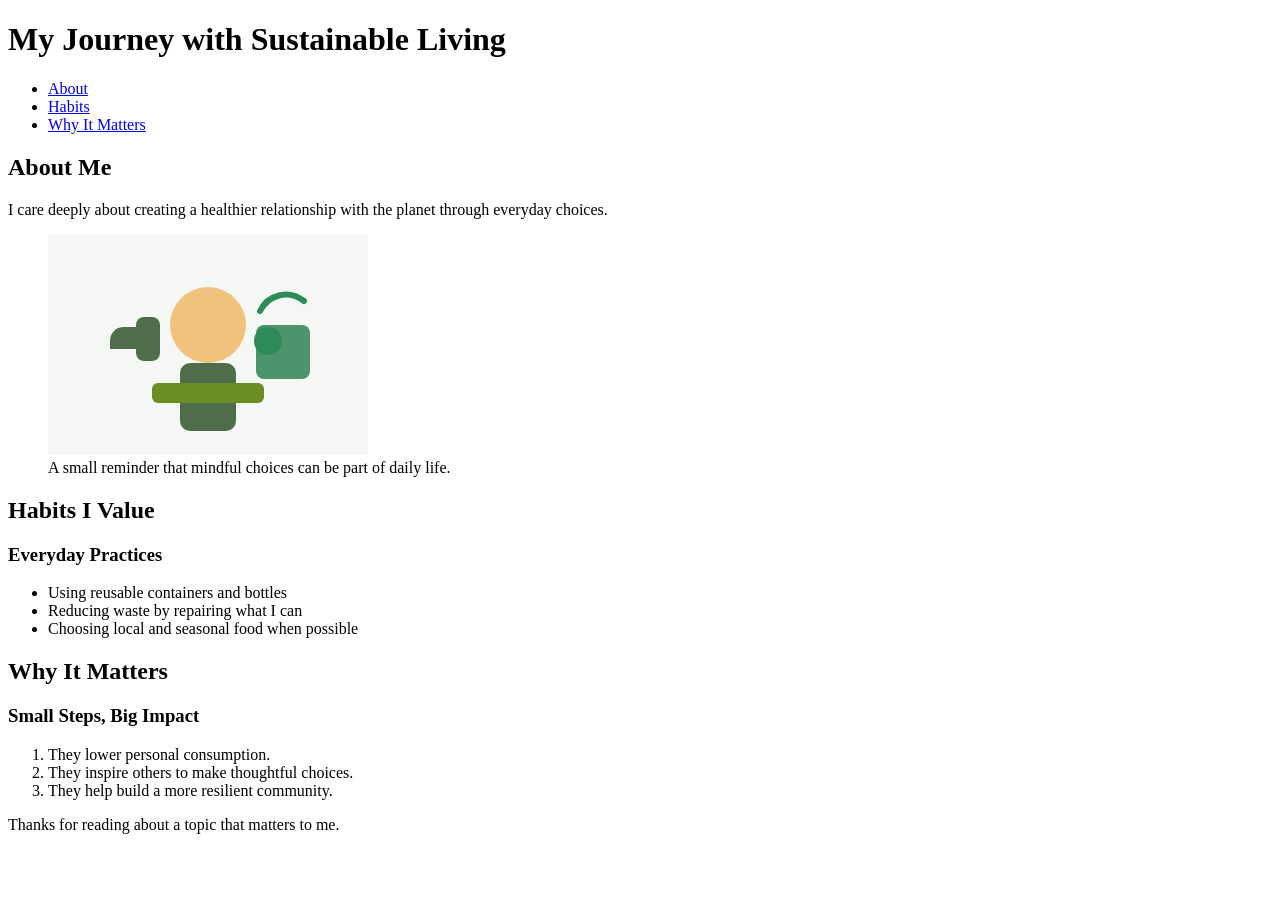
==== index.html @ 10138314 "practice webpage my practice webpage for class. that is all." ====
<!DOCTYPE html>
<html lang="en">
  <head>
    <meta charset="utf-8">
    <meta name="viewport" content="width=device-width, initial-scale=1">
    <title>About My Favorite Topic</title>
  </head>
  <body>
    <header>
      <h1>My Journey with Sustainable Living</h1>
      <nav>
        <ul>
          <li><a href="#about">About</a></li>
          <li><a href="#habits">Habits</a></li>
          <li><a href="#why-it-matters">Why It Matters</a></li>
        </ul>
      </nav>
    </header>

    <main>
      <section id="about">
        <h2>About Me</h2>
        <article>
          <p>I care deeply about creating a healthier relationship with the planet through everyday choices.</p>
          <figure>
            <img src="images/profile.svg" alt="A simple illustration of a person carrying a reusable bag and a plant">
            <figcaption>A small reminder that mindful choices can be part of daily life.</figcaption>
          </figure>
        </article>
      </section>

      <section id="habits">
        <h2>Habits I Value</h2>
        <article>
          <h3>Everyday Practices</h3>
          <ul>
            <li>Using reusable containers and bottles</li>
            <li>Reducing waste by repairing what I can</li>
            <li>Choosing local and seasonal food when possible</li>
          </ul>
        </article>
      </section>

      <section id="why-it-matters">
        <h2>Why It Matters</h2>
        <article>
          <h3>Small Steps, Big Impact</h3>
          <ol>
            <li>They lower personal consumption.</li>
            <li>They inspire others to make thoughtful choices.</li>
            <li>They help build a more resilient community.</li>
          </ol>
        </article>
      </section>
    </main>

    <footer>
      <p>Thanks for reading about a topic that matters to me.</p>
    </footer>
  </body>
</html>
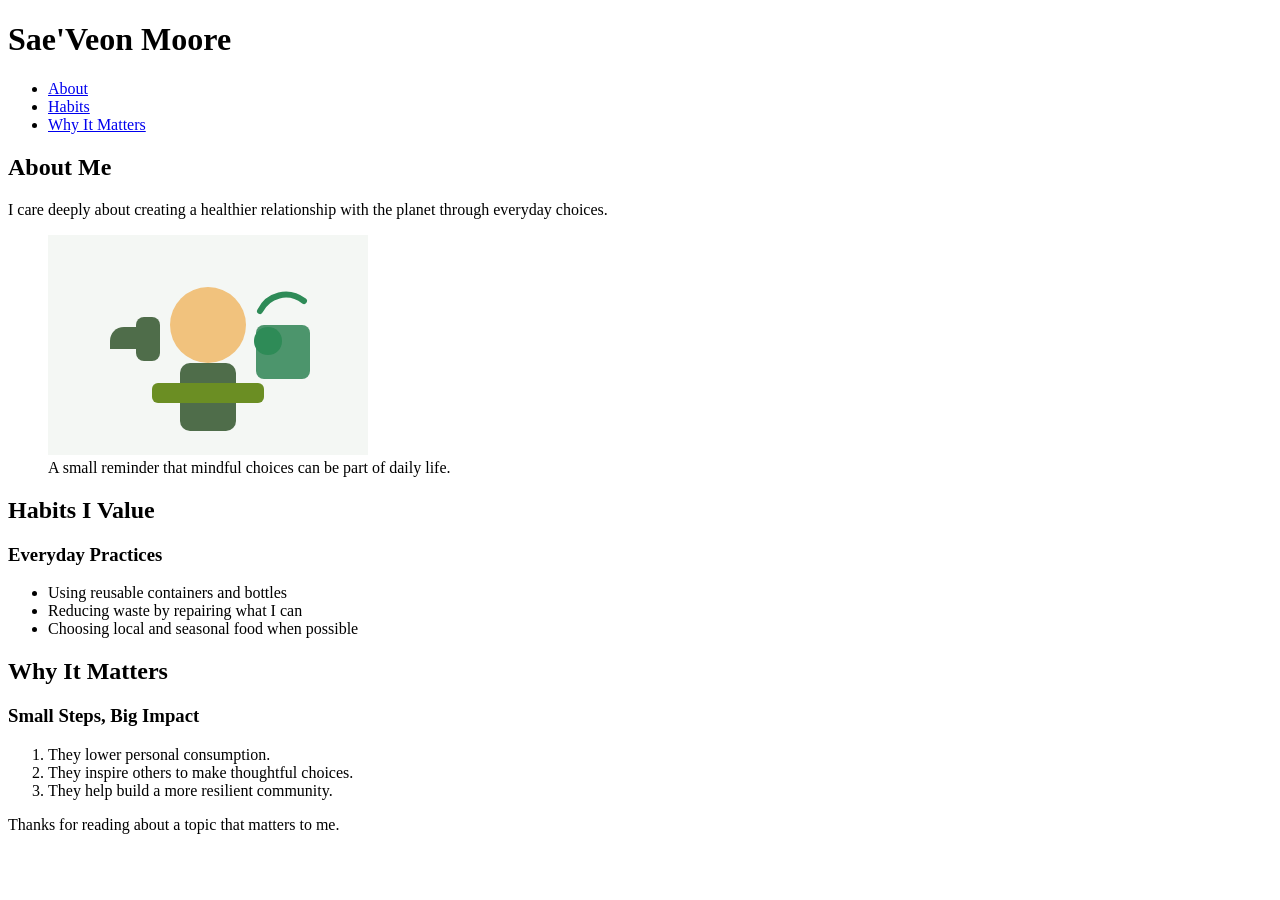
==== commit f2609dd3: "Updated." ====
--- a/index.html
+++ b/index.html
@@ -3,11 +3,11 @@
   <head>
     <meta charset="utf-8">
     <meta name="viewport" content="width=device-width, initial-scale=1">
-    <title>About My Favorite Topic</title>
+    <title>Sae'Veon Moore</title>
   </head>
   <body>
     <header>
-      <h1>My Journey with Sustainable Living</h1>
+      <h1>Sae'Veon Moore</h1>
       <nav>
         <ul>
           <li><a href="#about">About</a></li>
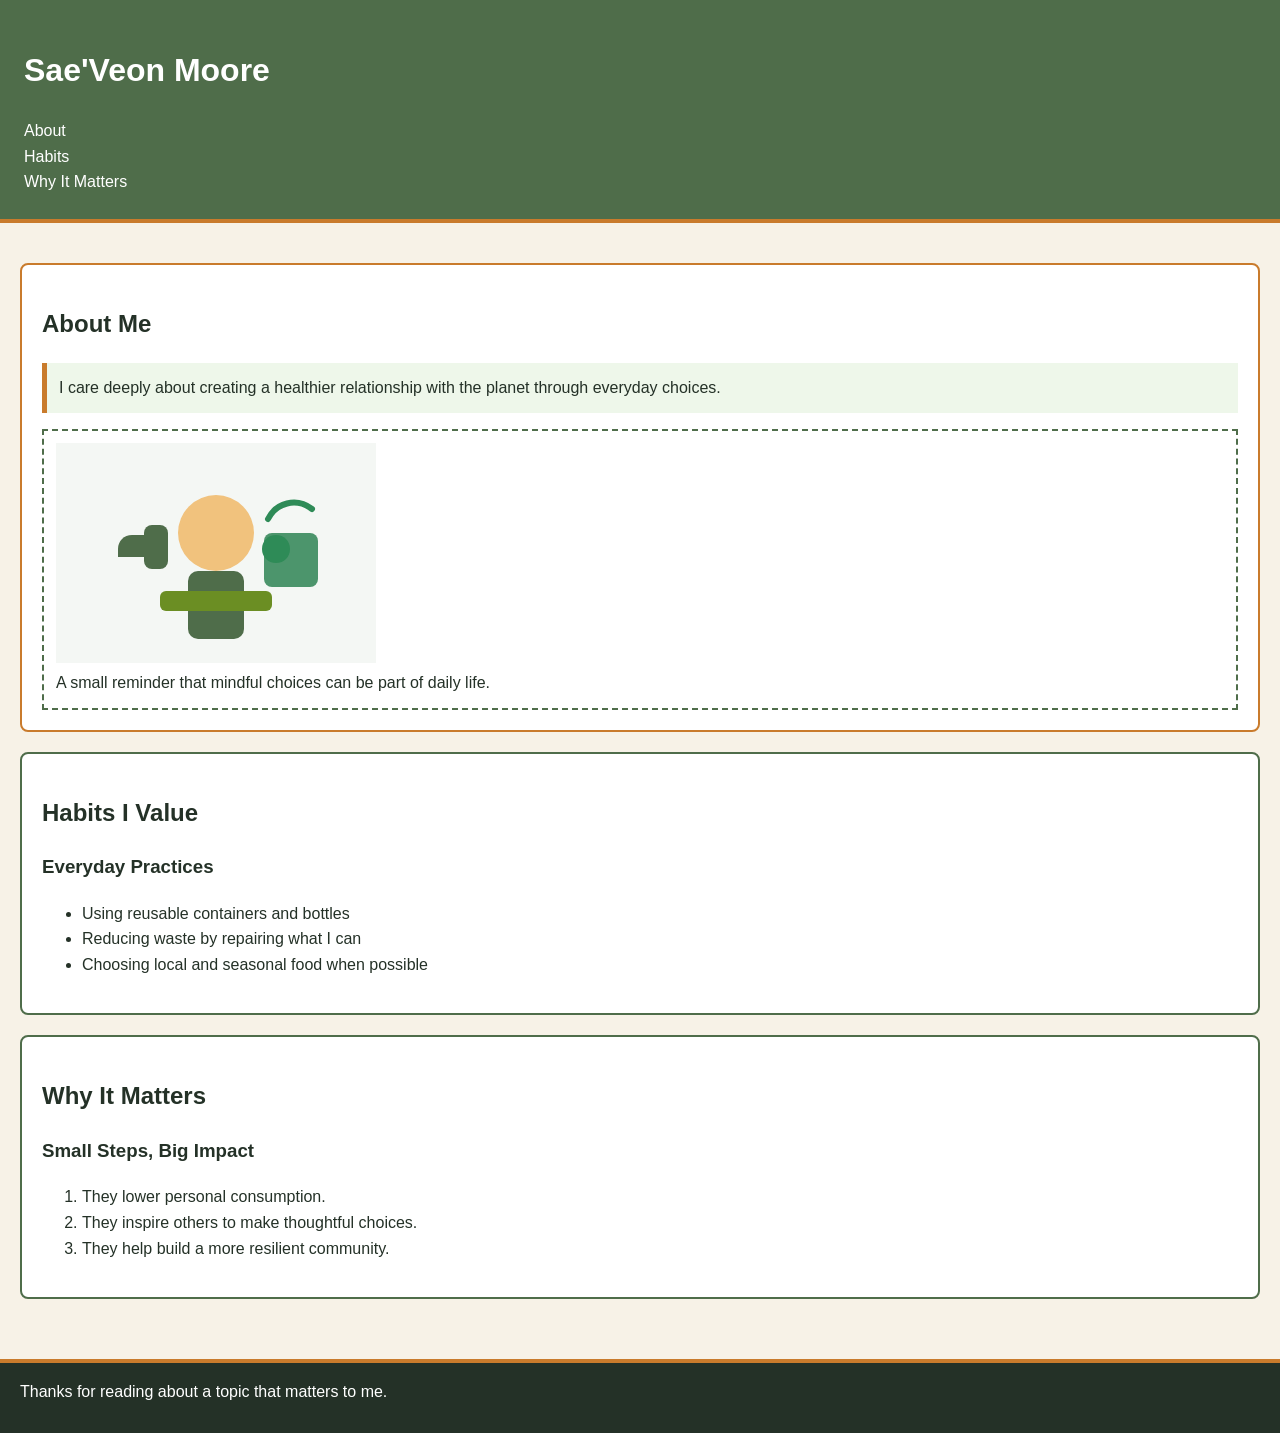
==== commit a8c4e896: "Stylized. stylization." ====
--- a/index.html
+++ b/index.html
@@ -4,6 +4,7 @@
     <meta charset="utf-8">
     <meta name="viewport" content="width=device-width, initial-scale=1">
     <title>Sae'Veon Moore</title>
+    <link rel="stylesheet" href="styles.css">
   </head>
   <body>
     <header>
@@ -21,7 +22,7 @@
       <section id="about">
         <h2>About Me</h2>
         <article>
-          <p>I care deeply about creating a healthier relationship with the planet through everyday choices.</p>
+          <p class="highlight">I care deeply about creating a healthier relationship with the planet through everyday choices.</p>
           <figure>
             <img src="images/profile.svg" alt="A simple illustration of a person carrying a reusable bag and a plant">
             <figcaption>A small reminder that mindful choices can be part of daily life.</figcaption>
--- a/styles.css
+++ b/styles.css
@@ -0,0 +1,72 @@
+:root {
+  --sage: #4f6d4a;
+  --cream: #f7f2e7;
+  --accent: #c97b2c;
+  --ink: #243127;
+}
+
+body {
+  font-family: Arial, sans-serif;
+  background-color: var(--cream);
+  color: var(--ink);
+  margin: 0;
+  line-height: 1.6;
+}
+
+header {
+  background-color: var(--sage);
+  color: #ffffff;
+  padding: 24px;
+  border-bottom: 4px solid var(--accent);
+}
+
+nav ul {
+  list-style: none;
+  padding: 0;
+  margin: 0;
+}
+
+nav a {
+  color: #ffffff;
+  text-decoration: none;
+}
+
+main {
+  padding: 20px;
+}
+
+section {
+  background-color: #ffffff;
+  margin: 20px 0;
+  padding: 20px;
+  border: 2px solid var(--sage);
+  border-radius: 8px;
+}
+
+#about {
+  border-color: var(--accent);
+}
+
+p {
+  margin: 0 0 12px;
+}
+
+.highlight {
+  background-color: #eef7ea;
+  padding: 12px;
+  border-left: 5px solid var(--accent);
+}
+
+figure {
+  margin: 16px 0 0;
+  padding: 12px;
+  border: 2px dashed var(--sage);
+}
+
+footer {
+  background-color: var(--ink);
+  color: #ffffff;
+  padding: 16px 20px;
+  margin-top: 20px;
+  border-top: 4px solid var(--accent);
+}
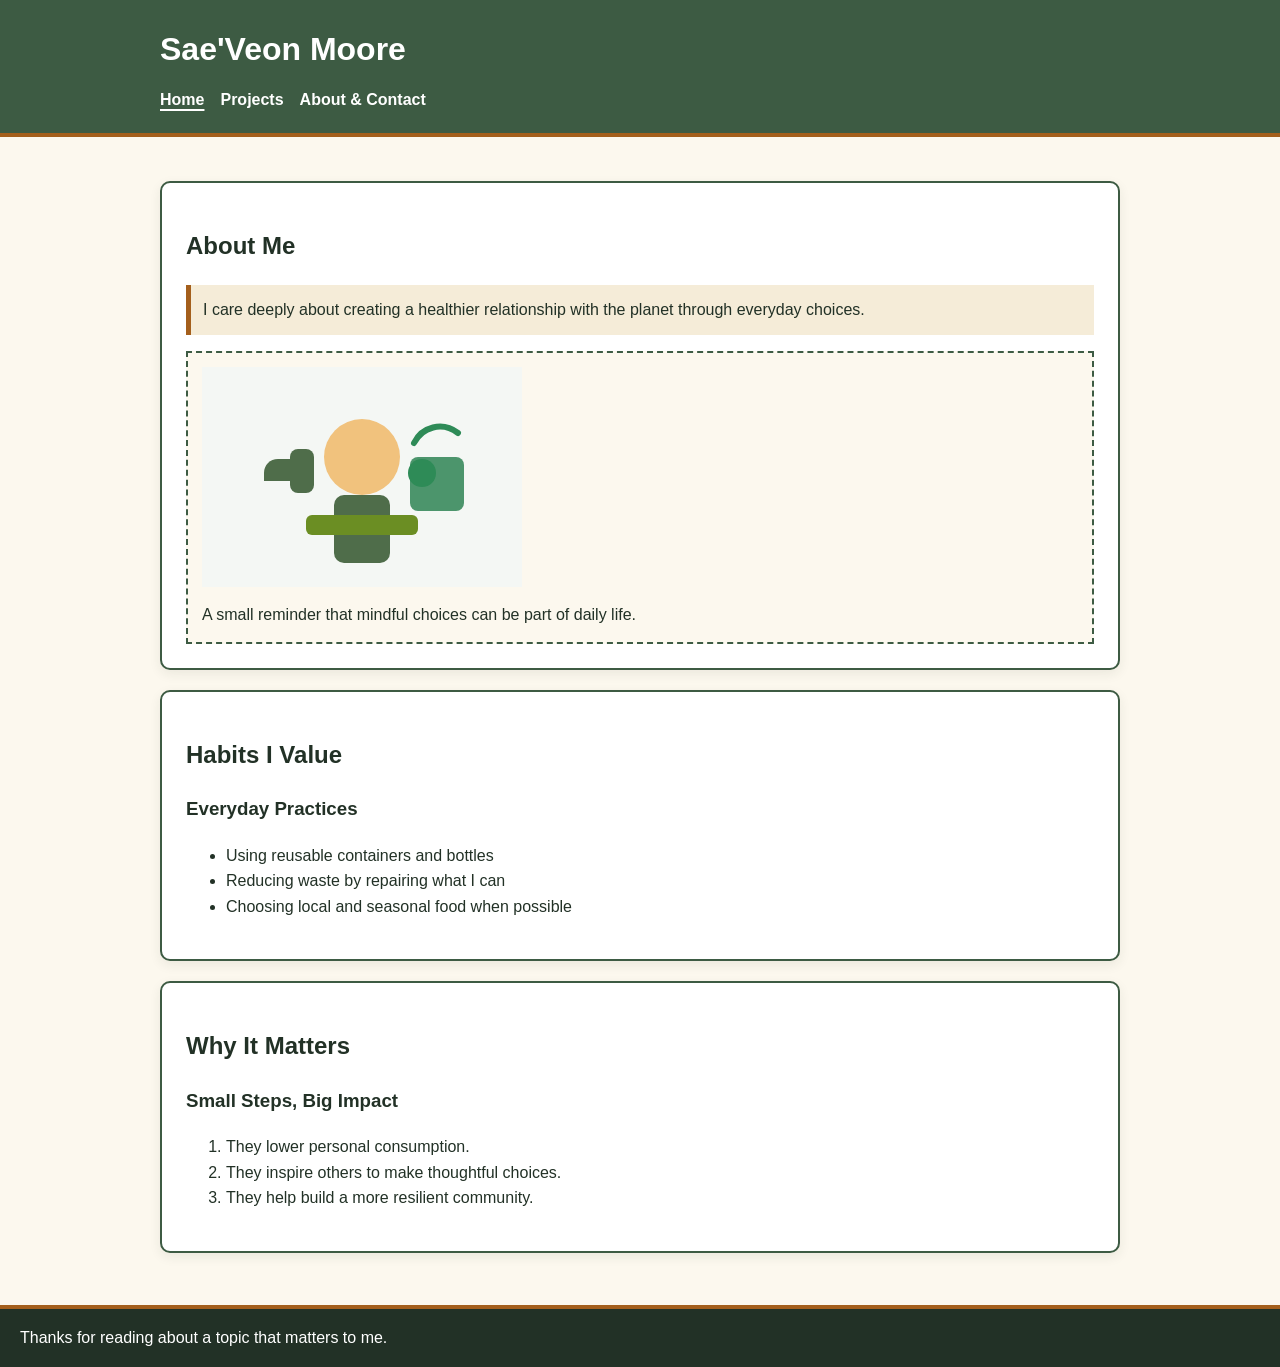
==== commit b04c98ea: "Improve accessibility and visual design" ====
--- a/index.html
+++ b/index.html
@@ -7,52 +7,58 @@
     <link rel="stylesheet" href="styles.css">
   </head>
   <body>
-    <header>
-      <h1>Sae'Veon Moore</h1>
-      <nav>
-        <ul>
-          <li><a href="#about">About</a></li>
-          <li><a href="#habits">Habits</a></li>
-          <li><a href="#why-it-matters">Why It Matters</a></li>
-        </ul>
-      </nav>
+    <a class="skip-link" href="#main-content">Skip to main content</a>
+
+    <header class="site-header">
+      <div class="container">
+        <h1>Sae'Veon Moore</h1>
+        <nav aria-label="Primary">
+          <ul>
+            <li><a href="index.html" aria-current="page">Home</a></li>
+            <li><a href="projects.html">Projects</a></li>
+            <li><a href="about.html">About &amp; Contact</a></li>
+          </ul>
+        </nav>
+      </div>
     </header>
 
-    <main>
-      <section id="about">
-        <h2>About Me</h2>
-        <article>
-          <p class="highlight">I care deeply about creating a healthier relationship with the planet through everyday choices.</p>
-          <figure>
-            <img src="images/profile.svg" alt="A simple illustration of a person carrying a reusable bag and a plant">
-            <figcaption>A small reminder that mindful choices can be part of daily life.</figcaption>
-          </figure>
-        </article>
-      </section>
+    <main id="main-content">
+      <div class="container">
+        <section class="card" id="about">
+          <h2>About Me</h2>
+          <article>
+            <p class="highlight">I care deeply about creating a healthier relationship with the planet through everyday choices.</p>
+            <figure>
+              <img src="images/profile.svg" alt="A simple illustration of a person carrying a reusable bag and a plant">
+              <figcaption>A small reminder that mindful choices can be part of daily life.</figcaption>
+            </figure>
+          </article>
+        </section>
 
-      <section id="habits">
-        <h2>Habits I Value</h2>
-        <article>
-          <h3>Everyday Practices</h3>
-          <ul>
-            <li>Using reusable containers and bottles</li>
-            <li>Reducing waste by repairing what I can</li>
-            <li>Choosing local and seasonal food when possible</li>
-          </ul>
-        </article>
-      </section>
+        <section class="card" id="habits">
+          <h2>Habits I Value</h2>
+          <article>
+            <h3>Everyday Practices</h3>
+            <ul>
+              <li>Using reusable containers and bottles</li>
+              <li>Reducing waste by repairing what I can</li>
+              <li>Choosing local and seasonal food when possible</li>
+            </ul>
+          </article>
+        </section>
 
-      <section id="why-it-matters">
-        <h2>Why It Matters</h2>
-        <article>
-          <h3>Small Steps, Big Impact</h3>
-          <ol>
-            <li>They lower personal consumption.</li>
-            <li>They inspire others to make thoughtful choices.</li>
-            <li>They help build a more resilient community.</li>
-          </ol>
-        </article>
-      </section>
+        <section class="card" id="why-it-matters">
+          <h2>Why It Matters</h2>
+          <article>
+            <h3>Small Steps, Big Impact</h3>
+            <ol>
+              <li>They lower personal consumption.</li>
+              <li>They inspire others to make thoughtful choices.</li>
+              <li>They help build a more resilient community.</li>
+            </ol>
+          </article>
+        </section>
+      </div>
     </main>
 
     <footer>
--- a/styles.css
+++ b/styles.css
@@ -1,8 +1,20 @@
 :root {
-  --sage: #4f6d4a;
-  --cream: #f7f2e7;
-  --accent: #c97b2c;
-  --ink: #243127;
+  --sage: #3d5b43;
+  --sage-dark: #29412e;
+  --cream: #fcf8ee;
+  --cream-strong: #f5ecd8;
+  --accent: #a45f1c;
+  --accent-soft: #f6e6d3;
+  --ink: #223126;
+  --white: #ffffff;
+}
+
+* {
+  box-sizing: border-box;
+}
+
+html {
+  scroll-behavior: smooth;
 }
 
 body {
@@ -13,60 +25,237 @@
   line-height: 1.6;
 }
 
-header {
+img {
+  max-width: 100%;
+  height: auto;
+}
+
+a {
+  color: var(--sage-dark);
+}
+
+a:hover,
+a:focus-visible {
+  color: var(--accent);
+}
+
+a:focus-visible,
+button:focus-visible,
+input:focus-visible,
+textarea:focus-visible {
+  outline: 3px solid var(--accent);
+  outline-offset: 3px;
+}
+
+.skip-link {
+  position: absolute;
+  left: -9999px;
+  top: 0;
+}
+
+.skip-link:focus {
+  left: 16px;
+  top: 16px;
+  z-index: 10;
+  background: var(--white);
+  color: var(--ink);
+  padding: 8px 12px;
+  border: 2px solid var(--sage);
+}
+
+.container {
+  width: min(960px, calc(100% - 2rem));
+  margin: 0 auto;
+}
+
+.site-header {
   background-color: var(--sage);
-  color: #ffffff;
-  padding: 24px;
+  color: var(--white);
+  padding: 24px 0 20px;
   border-bottom: 4px solid var(--accent);
+}
+
+.site-header h1 {
+  margin: 0 0 12px;
 }
 
 nav ul {
   list-style: none;
   padding: 0;
   margin: 0;
+  display: flex;
+  gap: 16px;
+  flex-wrap: wrap;
 }
 
 nav a {
-  color: #ffffff;
+  color: var(--white);
   text-decoration: none;
+  font-weight: 700;
+}
+
+nav a[aria-current="page"] {
+  text-decoration: underline;
+  text-decoration-thickness: 2px;
+  text-underline-offset: 4px;
 }
 
 main {
-  padding: 20px;
-}
-
-section {
-  background-color: #ffffff;
+  padding: 24px 0 32px;
+}
+
+.card {
+  background-color: var(--white);
   margin: 20px 0;
-  padding: 20px;
+  padding: 24px;
   border: 2px solid var(--sage);
-  border-radius: 8px;
-}
-
-#about {
-  border-color: var(--accent);
-}
-
-p {
-  margin: 0 0 12px;
+  border-radius: 10px;
+  box-shadow: 0 4px 12px rgba(34, 49, 38, 0.08);
 }
 
 .highlight {
-  background-color: #eef7ea;
+  background-color: var(--cream-strong);
+  color: var(--ink);
   padding: 12px;
   border-left: 5px solid var(--accent);
 }
 
 figure {
   margin: 16px 0 0;
-  padding: 12px;
+  padding: 14px;
   border: 2px dashed var(--sage);
+  background-color: var(--cream);
+}
+
+figcaption {
+  margin-top: 8px;
+}
+
+.card-list {
+  display: grid;
+  gap: 16px;
+  grid-template-columns: repeat(auto-fit, minmax(220px, 1fr));
+  margin-top: 14px;
+}
+
+.project-card {
+  background-color: var(--accent-soft);
+  border: 1px solid var(--accent);
+  border-radius: 8px;
+  padding: 16px;
+}
+
+.contact-form {
+  display: grid;
+  gap: 14px;
+}
+
+.form-row {
+  display: flex;
+  flex-direction: column;
+  gap: 6px;
+}
+
+label,
+legend {
+  font-weight: 700;
+}
+
+input,
+textarea,
+button {
+  font: inherit;
+}
+
+input,
+textarea {
+  border: 2px solid var(--sage);
+  border-radius: 6px;
+  padding: 10px 12px;
+  background-color: var(--white);
+  color: var(--ink);
+}
+
+textarea {
+  resize: vertical;
+}
+
+fieldset {
+  border: 1px solid var(--sage);
+  border-radius: 6px;
+  padding: 12px 14px;
+}
+
+.radio-group {
+  display: flex;
+  gap: 12px;
+  flex-wrap: wrap;
+}
+
+button {
+  width: fit-content;
+  padding: 10px 16px;
+  background-color: var(--sage);
+  border: none;
+  border-radius: 6px;
+  color: var(--white);
+  cursor: pointer;
+}
+
+button:hover {
+  background-color: var(--sage-dark);
+}
+
+.error-message,
+.form-status {
+  min-height: 1.2em;
+  margin: 0;
+  font-size: 0.95rem;
+}
+
+.error-message {
+  color: #8e2d2d;
+}
+
+.field-error input,
+.field-error textarea {
+  border-color: #8e2d2d;
+  background-color: #fff3f3;
+}
+
+.form-status.error {
+  color: #8e2d2d;
+}
+
+.form-status.success {
+  color: #2f5d34;
+}
+
+.form-help {
+  margin-top: 0;
 }
 
 footer {
   background-color: var(--ink);
-  color: #ffffff;
+  color: var(--white);
   padding: 16px 20px;
-  margin-top: 20px;
   border-top: 4px solid var(--accent);
 }
+
+footer p {
+  margin: 0;
+}
+
+@media (max-width: 600px) {
+  .site-header {
+    padding-top: 20px;
+  }
+
+  nav ul {
+    gap: 10px;
+  }
+
+  .card {
+    padding: 18px;
+  }
+}
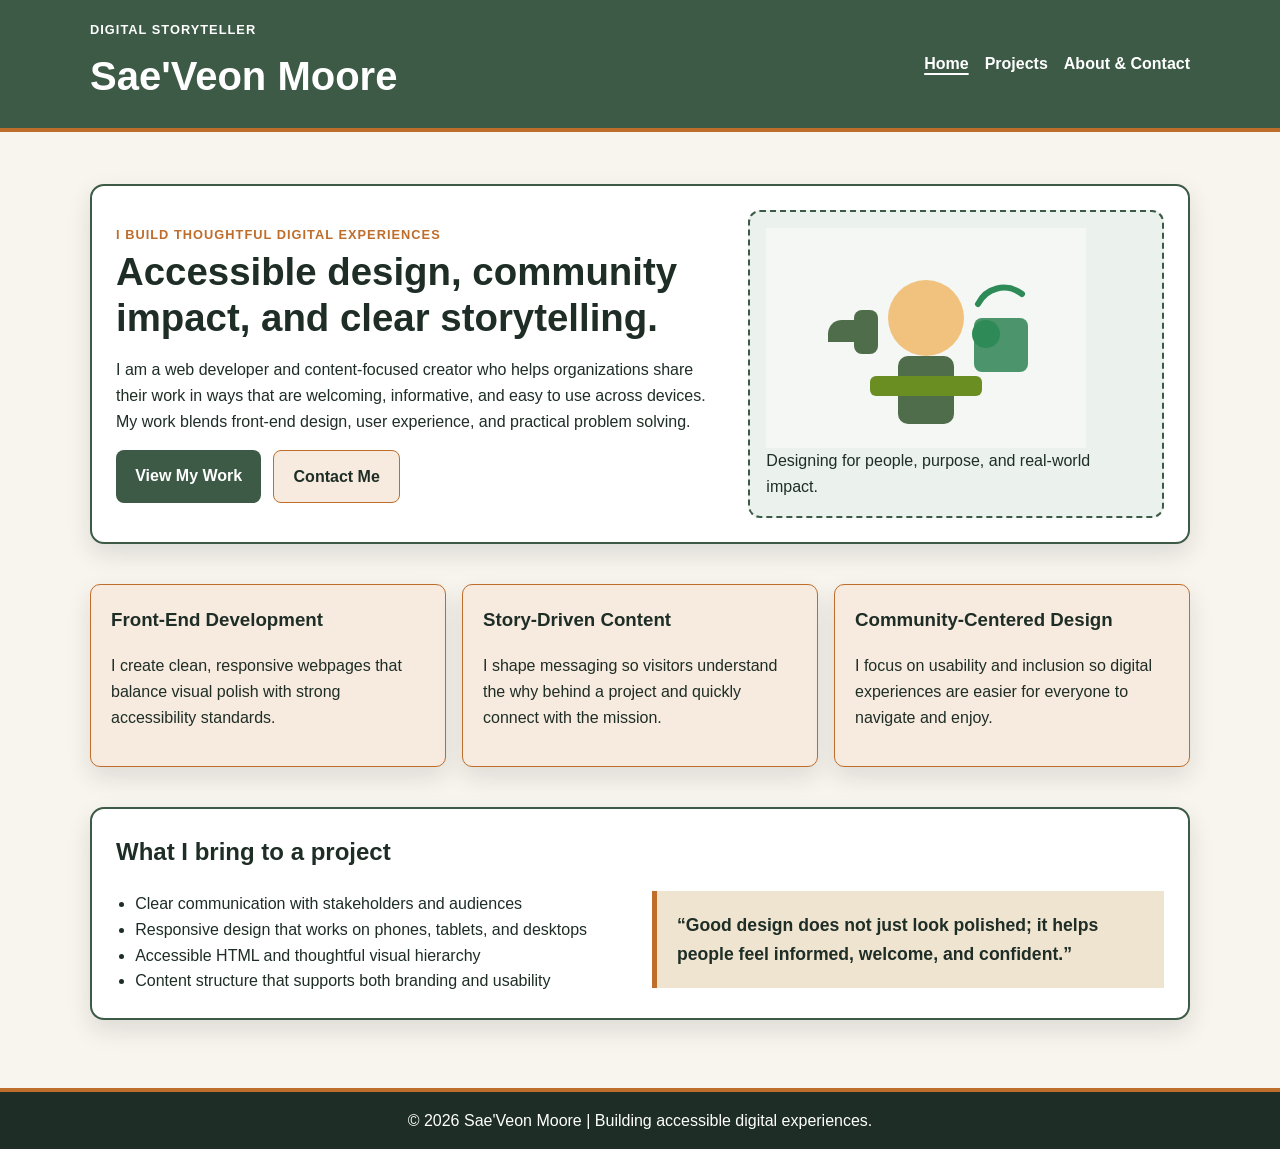
==== commit b1aa6e08: "Capstone portfolio draft" ====
--- a/index.html
+++ b/index.html
@@ -3,16 +3,25 @@
   <head>
     <meta charset="utf-8">
     <meta name="viewport" content="width=device-width, initial-scale=1">
-    <title>Sae'Veon Moore</title>
+    <meta name="description" content="Sae'Veon Moore is a front-end developer and digital storyteller focused on accessible, community-centered web experiences.">
+    <title>Sae'Veon Moore | Portfolio</title>
     <link rel="stylesheet" href="styles.css">
   </head>
   <body>
     <a class="skip-link" href="#main-content">Skip to main content</a>
 
     <header class="site-header">
-      <div class="container">
-        <h1>Sae'Veon Moore</h1>
-        <nav aria-label="Primary">
+      <div class="container header-inner">
+        <div>
+          <p class="eyebrow">Digital Storyteller</p>
+          <h1>Sae'Veon Moore</h1>
+        </div>
+
+        <button class="nav-toggle" type="button" aria-expanded="false" aria-controls="primary-nav">
+          Menu
+        </button>
+
+        <nav class="site-nav" id="primary-nav" aria-label="Primary navigation">
           <ul>
             <li><a href="index.html" aria-current="page">Home</a></li>
             <li><a href="projects.html">Projects</a></li>
@@ -24,45 +33,66 @@
 
     <main id="main-content">
       <div class="container">
-        <section class="card" id="about">
-          <h2>About Me</h2>
-          <article>
-            <p class="highlight">I care deeply about creating a healthier relationship with the planet through everyday choices.</p>
-            <figure>
-              <img src="images/profile.svg" alt="A simple illustration of a person carrying a reusable bag and a plant">
-              <figcaption>A small reminder that mindful choices can be part of daily life.</figcaption>
-            </figure>
+        <section class="hero card">
+          <div class="hero-copy">
+            <p class="eyebrow accent">I build thoughtful digital experiences</p>
+            <h2>Accessible design, community impact, and clear storytelling.</h2>
+            <p>
+              I am a web developer and content-focused creator who helps organizations share their work in ways that are welcoming,
+              informative, and easy to use across devices. My work blends front-end design, user experience, and practical problem solving.
+            </p>
+            <div class="button-row">
+              <a class="button primary" href="projects.html">View My Work</a>
+              <a class="button secondary" href="about.html">Contact Me</a>
+            </div>
+          </div>
+
+          <figure class="hero-figure">
+            <img src="images/profile.svg" alt="Illustration of a person with a reusable bag and plant representing sustainable digital practice">
+            <figcaption>Designing for people, purpose, and real-world impact.</figcaption>
+          </figure>
+        </section>
+
+        <section class="feature-grid" aria-label="Highlights">
+          <article class="card feature">
+            <h3>Front-End Development</h3>
+            <p>I create clean, responsive webpages that balance visual polish with strong accessibility standards.</p>
+          </article>
+
+          <article class="card feature">
+            <h3>Story-Driven Content</h3>
+            <p>I shape messaging so visitors understand the why behind a project and quickly connect with the mission.</p>
+          </article>
+
+          <article class="card feature">
+            <h3>Community-Centered Design</h3>
+            <p>I focus on usability and inclusion so digital experiences are easier for everyone to navigate and enjoy.</p>
           </article>
         </section>
 
-        <section class="card" id="habits">
-          <h2>Habits I Value</h2>
-          <article>
-            <h3>Everyday Practices</h3>
-            <ul>
-              <li>Using reusable containers and bottles</li>
-              <li>Reducing waste by repairing what I can</li>
-              <li>Choosing local and seasonal food when possible</li>
-            </ul>
-          </article>
-        </section>
-
-        <section class="card" id="why-it-matters">
-          <h2>Why It Matters</h2>
-          <article>
-            <h3>Small Steps, Big Impact</h3>
-            <ol>
-              <li>They lower personal consumption.</li>
-              <li>They inspire others to make thoughtful choices.</li>
-              <li>They help build a more resilient community.</li>
-            </ol>
-          </article>
+        <section class="card journey">
+          <h2>What I bring to a project</h2>
+          <div class="split-layout">
+            <div>
+              <ul class="check-list">
+                <li>Clear communication with stakeholders and audiences</li>
+                <li>Responsive design that works on phones, tablets, and desktops</li>
+                <li>Accessible HTML and thoughtful visual hierarchy</li>
+                <li>Content structure that supports both branding and usability</li>
+              </ul>
+            </div>
+            <div class="quote-panel">
+              <p class="quote">“Good design does not just look polished; it helps people feel informed, welcome, and confident.”</p>
+            </div>
+          </div>
         </section>
       </div>
     </main>
 
     <footer>
-      <p>Thanks for reading about a topic that matters to me.</p>
+      <p>© 2026 Sae'Veon Moore | Building accessible digital experiences.</p>
     </footer>
+
+    <script src="script.js"></script>
   </body>
 </html>
--- a/styles.css
+++ b/styles.css
@@ -1,12 +1,16 @@
 :root {
-  --sage: #3d5b43;
-  --sage-dark: #29412e;
-  --cream: #fcf8ee;
-  --cream-strong: #f5ecd8;
-  --accent: #a45f1c;
-  --accent-soft: #f6e6d3;
-  --ink: #223126;
+  --sage: #3c5a45;
+  --sage-dark: #243a2d;
+  --sage-soft: #ebf2ee;
+  --cream: #f8f4ee;
+  --cream-strong: #efe4d0;
+  --accent: #be6d2b;
+  --accent-soft: #f7ebdf;
+  --ink: #1e2d26;
   --white: #ffffff;
+  --error: #8d2e2e;
+  --success: #2d5e3a;
+  --shadow: rgba(27, 42, 35, 0.12);
 }
 
 * {
@@ -18,16 +22,23 @@
 }
 
 body {
+  margin: 0;
   font-family: Arial, sans-serif;
   background-color: var(--cream);
   color: var(--ink);
-  margin: 0;
   line-height: 1.6;
 }
 
 img {
   max-width: 100%;
+  display: block;
   height: auto;
+}
+
+p,
+ul,
+ol {
+  margin-top: 0;
 }
 
 a {
@@ -56,7 +67,7 @@
 .skip-link:focus {
   left: 16px;
   top: 16px;
-  z-index: 10;
+  z-index: 30;
   background: var(--white);
   color: var(--ink);
   padding: 8px 12px;
@@ -64,96 +75,217 @@
 }
 
 .container {
-  width: min(960px, calc(100% - 2rem));
+  width: min(1100px, calc(100% - 2rem));
   margin: 0 auto;
 }
 
 .site-header {
   background-color: var(--sage);
   color: var(--white);
-  padding: 24px 0 20px;
   border-bottom: 4px solid var(--accent);
 }
 
+.header-inner {
+  display: flex;
+  align-items: center;
+  justify-content: space-between;
+  gap: 1rem;
+  padding: 1.25rem 0;
+}
+
+.eyebrow {
+  margin: 0 0 0.25rem;
+  font-size: 0.8rem;
+  letter-spacing: 0.08em;
+  text-transform: uppercase;
+  font-weight: 700;
+}
+
+.eyebrow.accent {
+  color: var(--accent);
+}
+
+.site-header h1,
+.card h2,
+.card h3 {
+  margin-top: 0;
+}
+
 .site-header h1 {
-  margin: 0 0 12px;
-}
-
-nav ul {
+  margin-bottom: 0;
+  font-size: clamp(1.8rem, 2vw + 1rem, 2.5rem);
+}
+
+.site-nav ul {
+  display: flex;
   list-style: none;
   padding: 0;
   margin: 0;
-  display: flex;
-  gap: 16px;
+  gap: 1rem;
   flex-wrap: wrap;
 }
 
-nav a {
+.site-nav a {
   color: var(--white);
   text-decoration: none;
   font-weight: 700;
 }
 
-nav a[aria-current="page"] {
+.site-nav a[aria-current="page"] {
   text-decoration: underline;
   text-decoration-thickness: 2px;
   text-underline-offset: 4px;
 }
 
+.nav-toggle {
+  display: none;
+}
+
 main {
-  padding: 24px 0 32px;
+  padding: 2rem 0 3rem;
 }
 
 .card {
-  background-color: var(--white);
-  margin: 20px 0;
-  padding: 24px;
+  background: var(--white);
   border: 2px solid var(--sage);
-  border-radius: 10px;
-  box-shadow: 0 4px 12px rgba(34, 49, 38, 0.08);
-}
-
-.highlight {
-  background-color: var(--cream-strong);
+  border-radius: 14px;
+  box-shadow: 0 10px 24px var(--shadow);
+  padding: 1.5rem;
+  margin: 1.25rem 0;
+}
+
+.hero {
+  display: grid;
+  grid-template-columns: 1.3fr 0.9fr;
+  gap: 2rem;
+  align-items: center;
+}
+
+.hero-copy h2 {
+  font-size: clamp(2rem, 3vw, 3rem);
+  line-height: 1.2;
+  margin-bottom: 1rem;
+}
+
+.button-row {
+  display: flex;
+  gap: 0.75rem;
+  flex-wrap: wrap;
+  margin-top: 1rem;
+}
+
+.button {
+  display: inline-block;
+  padding: 0.8rem 1.2rem;
+  border-radius: 8px;
+  text-decoration: none;
+  font-weight: 700;
+}
+
+.button.primary {
+  background: var(--sage);
+  color: var(--white);
+}
+
+.button.secondary {
+  background: var(--accent-soft);
   color: var(--ink);
-  padding: 12px;
-  border-left: 5px solid var(--accent);
-}
-
-figure {
-  margin: 16px 0 0;
-  padding: 14px;
+  border: 1px solid var(--accent);
+}
+
+.hero-figure {
+  margin: 0;
+  padding: 1rem;
+  background: var(--sage-soft);
   border: 2px dashed var(--sage);
-  background-color: var(--cream);
-}
-
-figcaption {
-  margin-top: 8px;
-}
-
+  border-radius: 12px;
+}
+
+.feature-grid,
 .card-list {
   display: grid;
-  gap: 16px;
+  gap: 1rem;
   grid-template-columns: repeat(auto-fit, minmax(220px, 1fr));
-  margin-top: 14px;
+}
+
+.feature,
+.project-card,
+.info-card {
+  background: var(--accent-soft);
+  border: 1px solid var(--accent);
+  border-radius: 10px;
+}
+
+.feature {
+  padding: 1.25rem;
+}
+
+.split-layout,
+.contact-blocks {
+  display: grid;
+  grid-template-columns: repeat(2, minmax(0, 1fr));
+  gap: 1.5rem;
+  align-items: start;
+}
+
+.check-list,
+.contact-list {
+  padding-left: 1.2rem;
+  margin-bottom: 0;
+}
+
+.quote-panel {
+  background: var(--cream-strong);
+  border-left: 5px solid var(--accent);
+  padding: 1.25rem;
+}
+
+.quote {
+  margin: 0;
+  font-size: 1.1rem;
+  font-weight: 700;
 }
 
 .project-card {
-  background-color: var(--accent-soft);
-  border: 1px solid var(--accent);
-  border-radius: 8px;
-  padding: 16px;
+  padding: 1.25rem;
+}
+
+.project-tag {
+  display: inline-block;
+  background-color: var(--sage-soft);
+  color: var(--sage-dark);
+  text-transform: uppercase;
+  letter-spacing: 0.05em;
+  font-size: 0.72rem;
+  font-weight: 700;
+  padding: 0.35rem 0.6rem;
+  border-radius: 999px;
+}
+
+.skills-list {
+  display: flex;
+  flex-wrap: wrap;
+  gap: 0.75rem;
+  margin-top: 1rem;
+}
+
+.skills-list span {
+  background: var(--sage-soft);
+  color: var(--sage-dark);
+  font-weight: 700;
+  padding: 0.5rem 0.75rem;
+  border-radius: 999px;
 }
 
 .contact-form {
   display: grid;
-  gap: 14px;
+  gap: 1rem;
 }
 
 .form-row {
   display: flex;
   flex-direction: column;
-  gap: 6px;
+  gap: 0.4rem;
 }
 
 label,
@@ -170,9 +302,9 @@
 input,
 textarea {
   border: 2px solid var(--sage);
-  border-radius: 6px;
-  padding: 10px 12px;
-  background-color: var(--white);
+  border-radius: 8px;
+  padding: 0.75rem 0.8rem;
+  background: var(--white);
   color: var(--ink);
 }
 
@@ -182,22 +314,22 @@
 
 fieldset {
   border: 1px solid var(--sage);
-  border-radius: 6px;
-  padding: 12px 14px;
+  border-radius: 8px;
+  padding: 0.75rem 1rem;
 }
 
 .radio-group {
   display: flex;
-  gap: 12px;
+  gap: 0.9rem;
   flex-wrap: wrap;
 }
 
 button {
   width: fit-content;
-  padding: 10px 16px;
+  padding: 0.8rem 1.2rem;
   background-color: var(--sage);
   border: none;
-  border-radius: 6px;
+  border-radius: 8px;
   color: var(--white);
   cursor: pointer;
 }
@@ -207,38 +339,46 @@
 }
 
 .error-message,
-.form-status {
-  min-height: 1.2em;
+.form-status,
+.api-result {
+  min-height: 1.3em;
   margin: 0;
   font-size: 0.95rem;
 }
 
 .error-message {
-  color: #8e2d2d;
+  color: var(--error);
 }
 
 .field-error input,
 .field-error textarea {
-  border-color: #8e2d2d;
-  background-color: #fff3f3;
+  border-color: var(--error);
+  background-color: #fff5f5;
 }
 
 .form-status.error {
-  color: #8e2d2d;
+  color: var(--error);
 }
 
 .form-status.success {
-  color: #2f5d34;
-}
-
-.form-help {
-  margin-top: 0;
+  color: var(--success);
+}
+
+.api-result blockquote {
+  margin: 0.75rem 0 0.25rem;
+  font-size: 1.1rem;
+  font-weight: 700;
+}
+
+.api-result p {
+  margin: 0;
 }
 
 footer {
   background-color: var(--ink);
   color: var(--white);
-  padding: 16px 20px;
+  padding: 1rem 1.25rem;
+  text-align: center;
   border-top: 4px solid var(--accent);
 }
 
@@ -246,16 +386,39 @@
   margin: 0;
 }
 
-@media (max-width: 600px) {
-  .site-header {
-    padding-top: 20px;
-  }
-
-  nav ul {
-    gap: 10px;
-  }
-
-  .card {
-    padding: 18px;
-  }
-}
+@media (max-width: 700px) {
+  .header-inner {
+    display: grid;
+    grid-template-columns: 1fr auto;
+    align-items: center;
+  }
+
+  .site-nav {
+    grid-column: 1 / -1;
+    display: none;
+  }
+
+  .site-nav.is-open {
+    display: block;
+  }
+
+  .site-nav ul {
+    flex-direction: column;
+    gap: 0.75rem;
+    margin-top: 0.75rem;
+  }
+
+  .nav-toggle {
+    display: inline-flex;
+    justify-self: end;
+    background: var(--white);
+    color: var(--sage-dark);
+    font-weight: 700;
+  }
+
+  .hero,
+  .split-layout,
+  .contact-blocks {
+    grid-template-columns: 1fr;
+  }
+}
